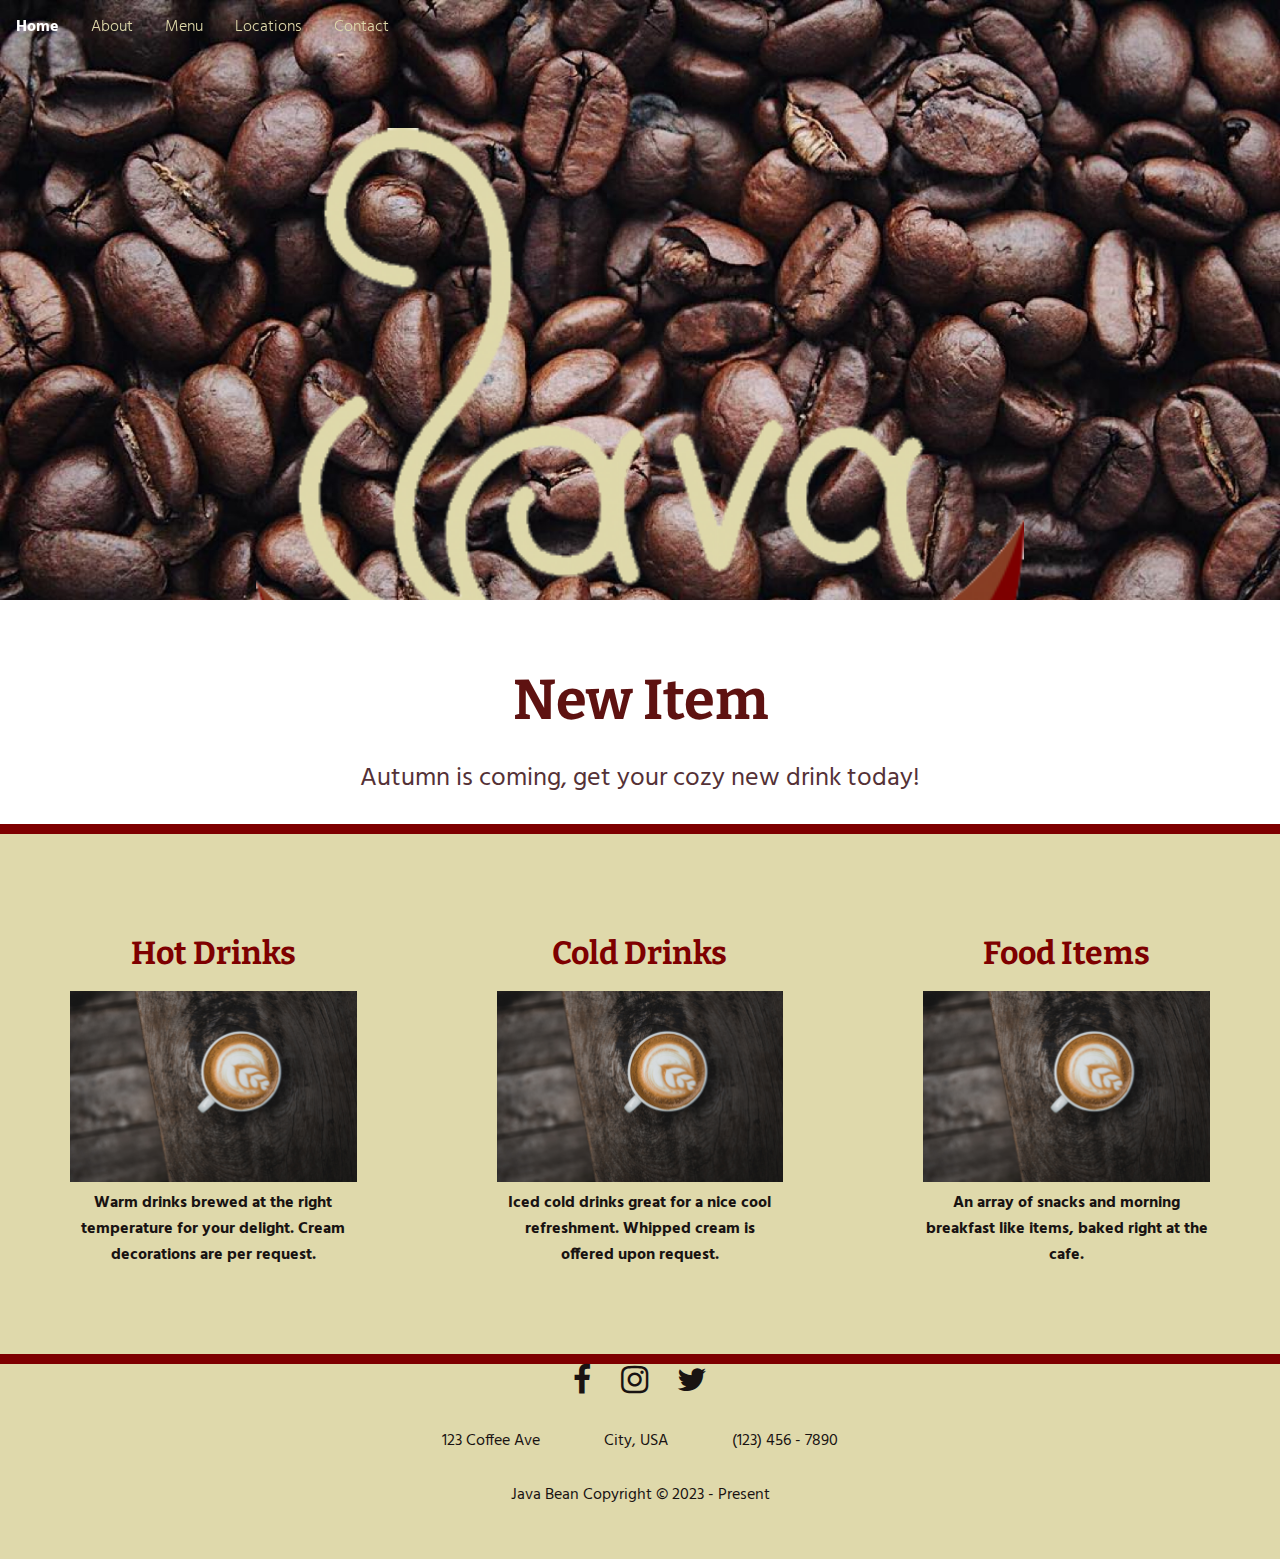
==== index.html @ 875406c2 "edits" ====
<!DOCTYPE html>
<html lang="en">
    <head>
        <title>Java Bean</title>

        <meta charset="UTF-8">
        <meta name="description" content="GRA 451">
        <meta name="keywords" content="Java Bean, coffee, food, home">
        <meta name="author" content="Shaina Le">
        <meta name="viewport" content="width=device-width, initial-scale=1.0">

        <link rel="stylesheet" type="text/css" href="css/stylesheet.css">
        <script src="js/frontpage.js"></script>
        <link rel="stylesheet" href="https://cdnjs.cloudflare.com/ajax/libs/font-awesome/4.7.0/css/font-awesome.min.css">

        <!-- Fonts -->
        <link rel="preconnect" href="https://fonts.googleapis.com">
        <link rel="preconnect" href="https://fonts.gstatic.com" crossorigin>
        <link href="https://fonts.googleapis.com/css2?family=Hind:wght@300;400&display=swap" rel="stylesheet">
        <link rel="preconnect" href="https://fonts.googleapis.com">
        <link rel="preconnect" href="https://fonts.gstatic.com" crossorigin>
        <link href="https://fonts.googleapis.com/css2?family=Bitter:wght@700&family=Hind:wght@300;400&display=swap" rel="stylesheet">


    </head>

    <body>

    <div class="navbar">
      <ul>
        <li><a href="index.html">Home</a></li>
        <li><a href="about.html">About</a></li>
        <li><a href="menu.html">Menu</a></li>
        <li><a href="locations.html">Locations</a></li>
        <li><a href="contact.html">Contact</a></li>
      </ul>
    </div>

    <!--header-->

        <header class="header-paralax">
          <div class="logomain"><a href="index.html"><img src="images/logo.png" width="400px" title="Logo" alt="Logo of the Java Beans restaurant. Behind the header is an image many coffee beans."></a></div> 
          <br>
          <p style="text-align:center; color:#DFD9AB;">Atmosphere. Company. Coffee.</p>
          </header>

    <!--buttons-->

          <main>
            <div class="container">    
              <h1>New Item</h1>
              <br>
              <p style="text-align:center;">Autumn is coming, get your cozy new drink today!</p>
        
      
              
            </div>

            <div class="row">
              <div class="column" style="background-color: #DFD9AB; border-bottom: 10px solid #7E0000;">
                <p style="font-size: 2em;"><a href="/">Hot Drinks</a></p>
                <br>
                <ul style="font-size: 2em;">
                  <img src="/images/hot.jpg" width="100%">
                  <br>
                  <p style="font-family: 'Hind'; font-size: 0.5em;">Warm drinks brewed at the right temperature for your delight. Cream decorations are per request.</p>
                </ul>
              </div>
              <div class="column" style="background-color: #DFD9AB; border-bottom: 10px solid #7E0000;">
                <p style="font-size: 2em;"><a href="/">Cold Drinks</a></p>
                <br>
                <ul style="font-size: 2em;">
                  <img src="/images/hot.jpg" width="100%">
                  <br>
                  <p style="font-family: 'Hind'; font-size: 0.5em;">Iced cold drinks great for a nice cool refreshment. Whipped cream is offered upon request.</p>
                </ul>
              </div>
              <div class="column" style="background-color: #DFD9AB; border-bottom: 10px solid #7E0000;">
                <p style="font-size: 2em;"><a href="/">Food Items</a></p>
                <br>
                <ul style="font-size: 2em;">
                  <img src="/images/hot.jpg" width="100%">
                  <br>
                  <p style="font-family: 'Hind'; font-size: 0.5em;">An array of snacks and morning breakfast like items, baked right at the cafe.</p>
                </ul>
              </div>

            <footer>
              <div class="footer">
              <div class="frow">
              <a href="https://www.facebook.com/"><i class="fa fa-facebook"></i></a>
              <a href="https://instagram.com/"><i class="fa fa-instagram"></i></a>
              <a href="https://twitter.com/"><i class="fa fa-twitter"></i></a>
              </div>
              
              <div class="frow">
                <ul>
                  <li>123 Coffee Ave</li>
                  <li>City, USA</li>
                  <li>(123) 456 - 7890</li>
                </ul>
              </div>
              
                <div class="frow">
                Java Bean Copyright © 2023 - Present
                </div>
              </div>
            </footer>

          </main>

    </body>
</html>
---- css/stylesheet.css ----
* {
  box-sizing: border-box;
  padding: 0;
  margin: 0;
}

/* Media Query for Mobile Devices */
@media (max-width: 480px) {
  body {
    background-color: #DFD9AB;
  }
}

/* Media Query for low resolution  Tablets, Ipads */
@media (min-width: 481px) and (max-width: 767px) {
  body {
    background-color: #DFD9AB;
  }
}

/* Media Query for Tablets Ipads portrait mode */
@media (min-width: 768px) and (max-width: 1024px){
  body {
    background-color: #DFD9AB;
  }
}

/* Media Query for Laptops and Desktops */
@media (min-width: 1025px) and (max-width: 1280px){
  body {
    background-color: #DFD9AB;
  }
}

/* Media Query for Large screens */
@media (min-width: 1281px) {
  body {
    background-color: #DFD9AB;
  }
}

h1 {
  font-family: 'Bitter', sans-serif;
  font-size: 3em;
  color: #5e1211;
  text-align: center;
  }

  body, html {
  height: 100%;
  background-color: #DFD9AB;
  font-family: 'Hind', sans-serif;
  }

/*@font-face {
    font-family: Bitter Bold;
    src: url(Bitter-VariableFont_wght.ttf);
    font-family: Hind;
    src: url(Hind-Regular.ttf);
  }*/

  /* header */

  .logomain img {
    display: block;
    width: 60%;
    margin-left: auto;
    margin-right: auto;
    margin-top: 5%;
  }

.logo img {
    display: block;
    width: 30%;
    margin-left: auto;
    margin-right: auto;
    margin-top: 5%;
  }
  
  .header-paralax {
    background-image: url('/images/beans.jpg');
    background-repeat: no-repeat;
    background-size: cover;
    width: 100%;
    position: fixed;
    height: 600px;
  }

  .header-paralax-small-contact {
    background-image: url('/images/beans.jpg');
    background-repeat: no-repeat;
    background-size: cover;
    width: 100%;
    position: fixed;
    height: 350px;
    margin-top: -5%;
  }

  .header-paralax-small-about {
    background-image: url('/images/beans.jpg');
    background-repeat: no-repeat;
    background-size: cover;
    width: 100%;
    position: fixed;
    height: 350px;
    margin-top: -5%;
  }

  .header-paralax-small-menu {
    background-image: url('/images/beans.jpg');
    background-repeat: no-repeat;
    background-size: cover;
    width: 100%;
    position: fixed;
    height: 350px;
    margin-top: -5%;
  }

  .logo {
    margin-top: 10%;
}

.logomain {
  animation: fadeIn 5s;
  margin-top: 10%;
}

@keyframes fadeIn {
    0% { opacity: 0; }
    100% { opacity: 1; }
  }
  
  .header-paralax h1 {
    text-align: center;
    color: #fff;
    text-shadow: 2px 3px 1px #111111;
    font-family: 'Hind', serif;
    font-weight: 900;
    letter-spacing: 0.16em;
    font-size: 6em;
    padding: 210px 0;
  }
  
    /* main */
  
  main {
    background: #fff;
    position: relative;
    top: 600px;
    font-family: 'Hind', sans-serif;
    color: #111111;
    overflow: hidden;
  }

  .subpage {
    background: #fff;
    position: relative;
    top: 250px;
    font-family: 'Hind', sans-serif;
    color: #111111;
    overflow: hidden;
  }
  
  .container {
    width:100%;
    padding: 0 26%;
    background-color: #fff;
  }
  
  .container h1 {
    padding: 1.2em 0 0 0;
    font-size: 3.5em;
    color: #5e1211;
  }
  .container h2 {
    padding:0 0 0.8em 0.4em;
    font-size:1.5em;
  }
  .container p {
    padding-bottom: 1em;
    font-size:1.6em;
    line-height: 1.5;
    color: #543136;
  }

    /* navigation */

  .navbar{
    position:fixed;
    overflow:hidden;
    width: 100%;
    z-index: 2;
    font-family: 'Hind', sans-serif;
    font-weight:lighter;
    font-size: 1em;
    }
    .navbar a{
        text-decoration:none;
        text-align: center;
        padding: 14px 16px;
        float: left;
        color: #DFD9AB;
    }
    .navbar a:hover{
        font-weight: bold;
        color: white;
    }

    ul {
      list-style-type: none;
      margin: 0;
    }
    

    .content
    {
        
        position:absolute;
        min-width:160px;
        z-index:1;
        box-shadow: 0px 1px 1px 1px black;
        margin-top:50px;
        display:none;
    
    }
    .content a{
        display:block;
        float:none;
        background-color:black;
        text-decoration:none;
        text-align:left;
        padding:14px 16px;
        
    }
    .dropdown:hover .content
    {
       display:block;
    }

    /* 3 boxes */  

    .column {
      float: left;
      width: 33.33%;
      margin-top: 40px;
      padding: 10px;
      height: 500px;
      font-family: 'Bitter', sans-serif;
      font-weight:bold;
      color: #191312;
      text-align: center;
      padding: 70px;
    }
  
    .column li{
      color: #191312;
      text-align: left;
      line-height: 2em;
    }

    .column a {
      color: #7E0000;
      text-decoration: none;
    }

    .column a:hover {
      color: white;
    }
    
    .row:after {
      content: "";
      display: table;
      clear: both;
    }

    .column2 {
      float: left;
      width: 50%;
      margin-top: 40px;
      padding: 10px;
      height: 600px;
      font-family: 'Bitter', sans-serif;
      font-weight:bold;
      color: white;
      text-align: center;
      padding: 70px;
    }
  
    .column2 li{
      color: white;
      text-align: left;
      line-height: 2em;
    }
    
    .row2:after {
      content: "";
      display: table;
      clear: both;
    }

@media screen and (max-width: 600px) {
  .column {
    width: 100%;
  }
}

  /* subpage mains */

.normal-container{
  background-color: #DFD9AB;
  border-top: 4px solid xwhite;
  padding:30px 40px;
  font-family: 'Bitter', sans-serif;
  margin: auto;
  margin-bottom: 100px;
  position: relative;
  z-index: 1;
  }

  
 .normal-container .inside-normal{
  width:100%;
  margin:1% 0%;
  padding:0.6% 0%;
  color:white;
  font-size:1em;
  border: 2px solid #ffffff;
  z-index: 2;
  }
  
  .normal-container .inside-normal a{
  text-decoration:none;
  color:white;
  transition:0.5s;
  }
  
  .normal-container .inside-normal a:hover{
  color:#fff;
  }
  
 .normal-container .inside-normal ul{
  width:100%;
  }
  
  .normal-container .inside-normal ul li{
  display:inline-block;
  margin:0px 30px;
  }
  
  .normal-container .inside-normal a i{
  font-size:2em;
  margin:0% 1%;
  }

    /* menu */

  .menu-body {
    max-width: 680px;
    margin: 0 auto;
    display: block;
    color: #5e1211;
  }
  
  .menu-section {
    margin-bottom: 80px;
  }
  
  .menu-section-title {
    display: block;
    font-weight:normal;
    margin: 20px 0; 
    text-align: Center;
  }
  
  .menu-item {
    margin: 35px 0;
    font-size: 18px;
  }
  
  .menu-item-name{
    font-family: 'Hind';
    font-weight: bold;
    border-bottom: 2px dotted #ffffff;
  }
  
  .menu-item-description {
    font-style: italic;
    font-size: .9em;
    line-height: 1.5em;
    font-family: 'Hind';
  }
  
  .menu-item-price{
    float: right;
    font-weight: bold;
    font-family: 'Hind';
    margin-top: -22px;
  }
  
/* socials */

.socials{
  font-family: 'Hind', sans-serif;
  text-align:left;
  }
  
  .socials .socials-center{
  width:100%;
  margin:1% 0%;
  padding:0.6% 0%;
  color:white;
  font-size:1em;
  }
  
  .socials .socials-center a{
  text-decoration:none;
  color:white;
  transition:0.5s;
  }
  
  .socials .socials-center a:hover{
  color:#fff;
  }
  
  .socials .socials-center ul{
  width:100%;
  }
  
  .socials .socials-center ul li{
  display:inline-block;
  margin:0px 30px;
  }
  
  .socials .socials-center a i{
  font-size:2em;
  margin:0% 1%;
  }

  /* footer */

.footer{
  border-top: 10px solid #7E0000;
  background:#DFD9AB;
  padding:30px 0px;
  font-family: 'Hind', sans-serif;
  text-align:center;
  }
  
  .footer .frow{
  width:100%;
  margin:1% 0%;
  padding:0.6% 0%;
  color:#191312;
  font-size:1em;
  }
  
  .footer .frow a{
  text-decoration:none;
  color:#191312;
  transition:0.5s;
  }
  
  .footer .frow a:hover{
    color:#191312;
  }
  
  .footer .frow ul{
  width:100%;
  }
  
  .footer .frow ul li{
  display:inline-block;
  margin:0px 30px;
  }
  
  .footer .frow a i{
  font-size:2em;
  margin:0% 1%;
  }
  
  @media (max-width:720px){
  .footer{
  text-align:left;
  padding:5%;
  }
  .footer .frow ul li{
  display:block;
  margin:10px 0px;
  text-align:left;
  }
  .footer .frow a i{
  margin:0% 3%;
  }
  }
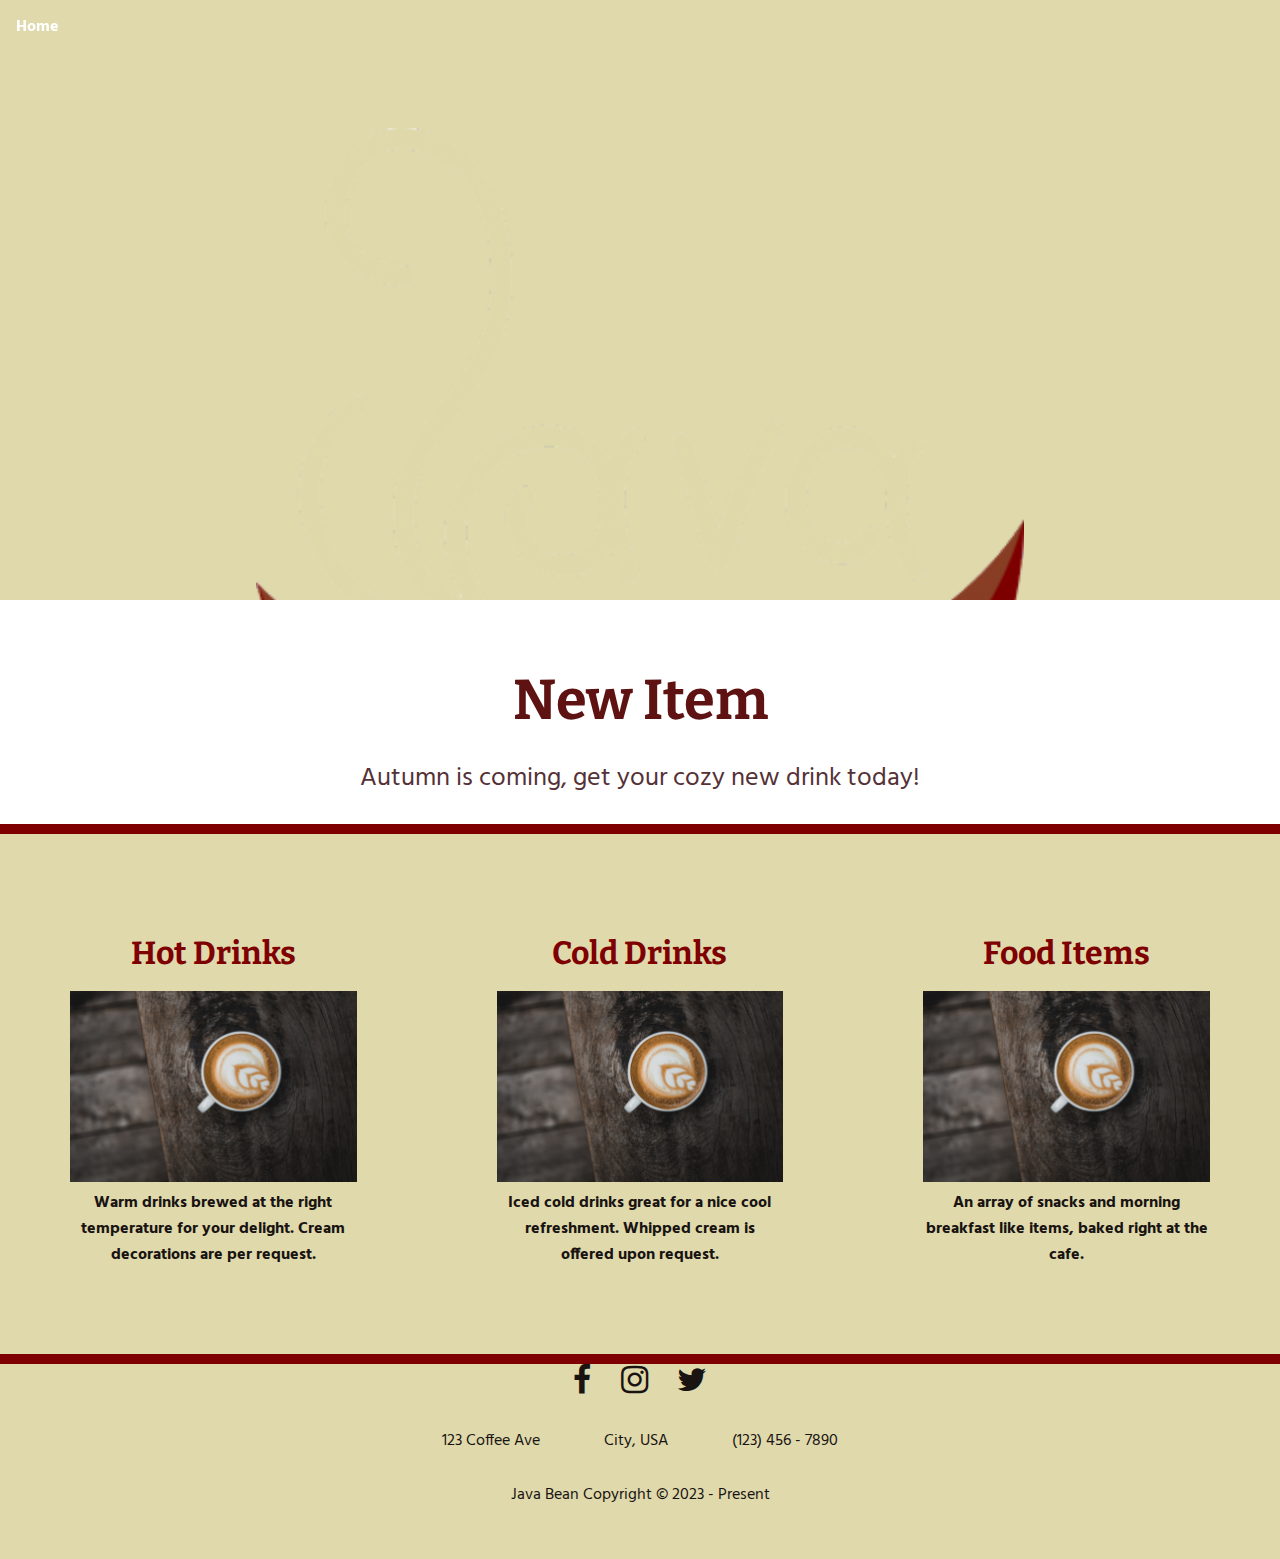
==== commit 9fb97c35: "images" ====
--- a/index.html
+++ b/index.html
@@ -10,7 +10,8 @@
         <meta name="viewport" content="width=device-width, initial-scale=1.0">
 
         <link rel="stylesheet" type="text/css" href="css/stylesheet.css">
-        <script src="js/frontpage.js"></script>
+        <script src="js/frontpage.js" type="text/javascript"></script>
+
         <link rel="stylesheet" href="https://cdnjs.cloudflare.com/ajax/libs/font-awesome/4.7.0/css/font-awesome.min.css">
 
         <!-- Fonts -->
@@ -61,7 +62,7 @@
                 <p style="font-size: 2em;"><a href="/">Hot Drinks</a></p>
                 <br>
                 <ul style="font-size: 2em;">
-                  <img src="/images/hot.jpg" width="100%">
+                  <img src="images/hot.jpg" width="100%">
                   <br>
                   <p style="font-family: 'Hind'; font-size: 0.5em;">Warm drinks brewed at the right temperature for your delight. Cream decorations are per request.</p>
                 </ul>
@@ -70,7 +71,7 @@
                 <p style="font-size: 2em;"><a href="/">Cold Drinks</a></p>
                 <br>
                 <ul style="font-size: 2em;">
-                  <img src="/images/hot.jpg" width="100%">
+                  <img src="images/hot.jpg" width="100%">
                   <br>
                   <p style="font-family: 'Hind'; font-size: 0.5em;">Iced cold drinks great for a nice cool refreshment. Whipped cream is offered upon request.</p>
                 </ul>
@@ -79,7 +80,7 @@
                 <p style="font-size: 2em;"><a href="/">Food Items</a></p>
                 <br>
                 <ul style="font-size: 2em;">
-                  <img src="/images/hot.jpg" width="100%">
+                  <img src="images/hot.jpg" width="100%">
                   <br>
                   <p style="font-family: 'Hind'; font-size: 0.5em;">An array of snacks and morning breakfast like items, baked right at the cafe.</p>
                 </ul>
--- a/css/stylesheet.css
+++ b/css/stylesheet.css
@@ -80,7 +80,7 @@
   }
   
   .header-paralax {
-    background-image: url('/images/beans.jpg');
+    background-image: url('images/beans.jpg');
     background-repeat: no-repeat;
     background-size: cover;
     width: 100%;
@@ -89,7 +89,7 @@
   }
 
   .header-paralax-small-contact {
-    background-image: url('/images/beans.jpg');
+    background-image: url('images/beans.jpg');
     background-repeat: no-repeat;
     background-size: cover;
     width: 100%;
@@ -99,7 +99,7 @@
   }
 
   .header-paralax-small-about {
-    background-image: url('/images/beans.jpg');
+    background-image: url('images/beans.jpg');
     background-repeat: no-repeat;
     background-size: cover;
     width: 100%;
@@ -109,7 +109,7 @@
   }
 
   .header-paralax-small-menu {
-    background-image: url('/images/beans.jpg');
+    background-image: url('images/beans.jpg');
     background-repeat: no-repeat;
     background-size: cover;
     width: 100%;
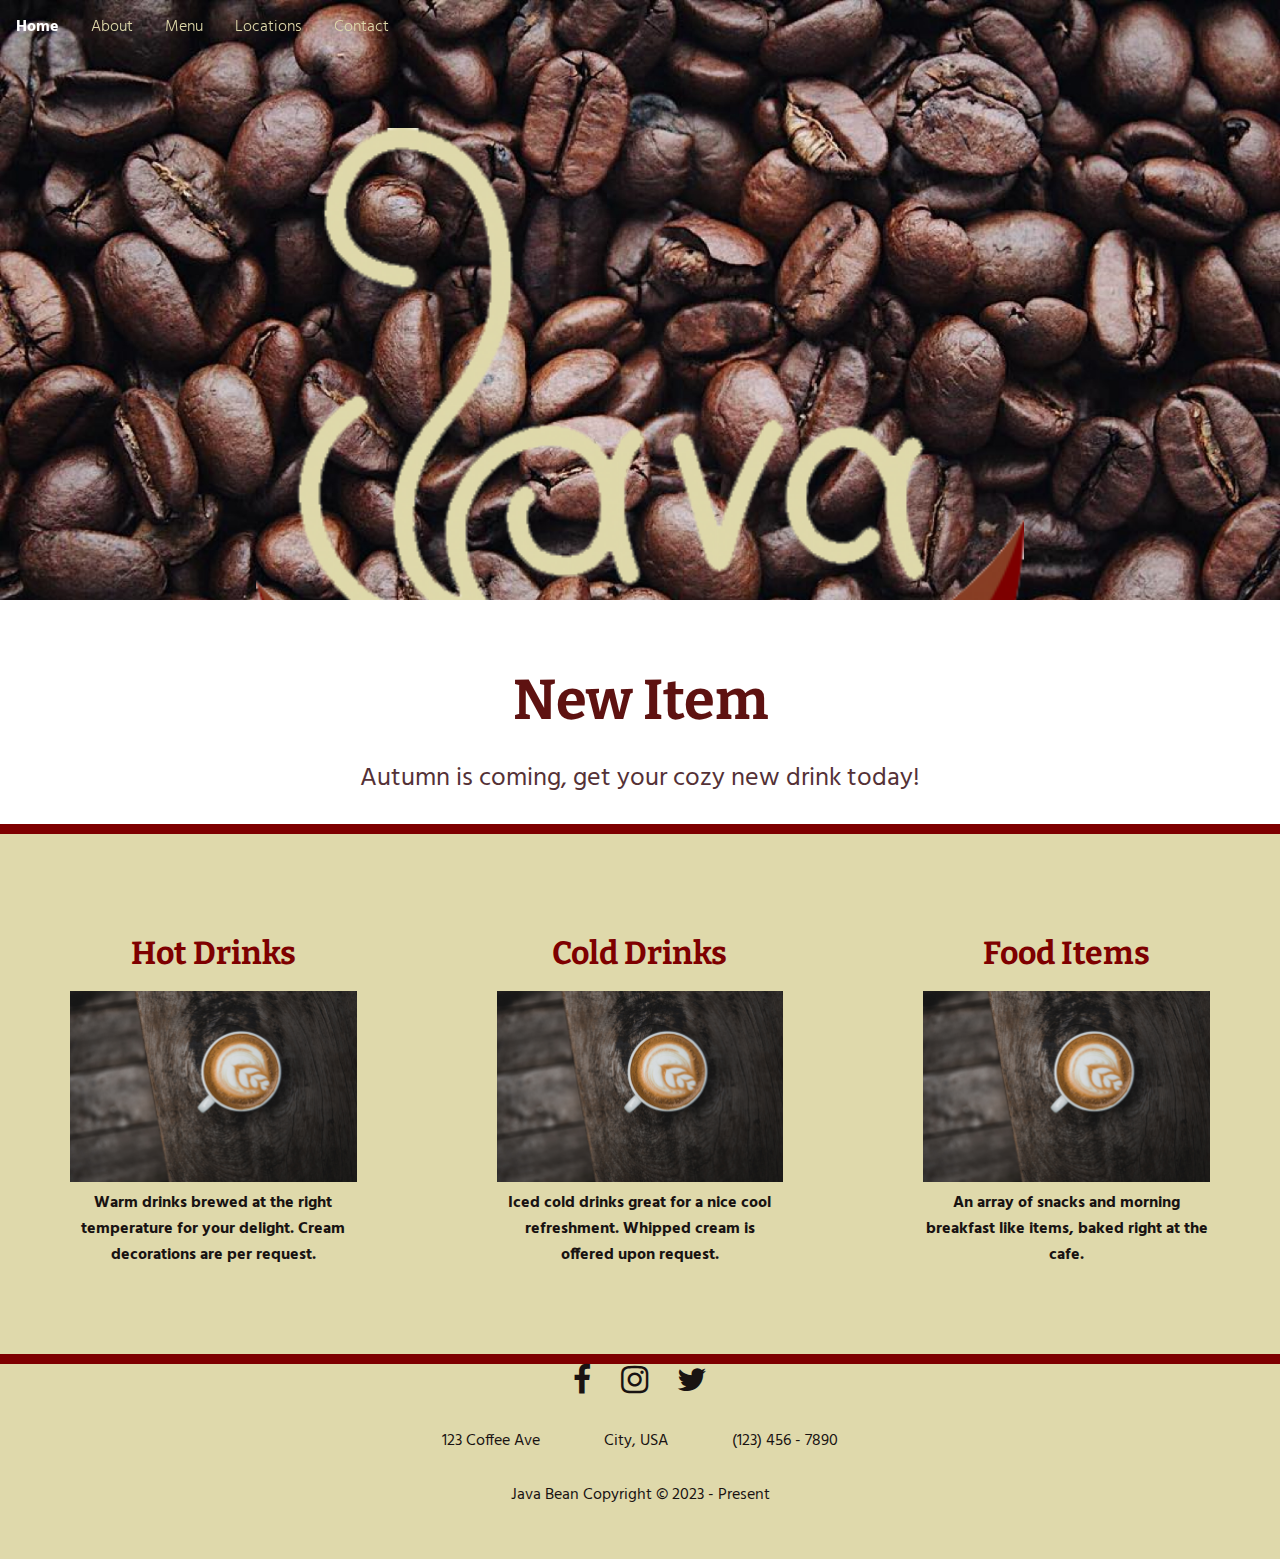
==== commit ec2504fd: "JS Fix" ====
--- a/index.html
+++ b/index.html
@@ -10,7 +10,7 @@
         <meta name="viewport" content="width=device-width, initial-scale=1.0">
 
         <link rel="stylesheet" type="text/css" href="css/stylesheet.css">
-        <script src="js/frontpage.js" type="text/javascript"></script>
+        <script src="js/frontpage.js"></script>
 
         <link rel="stylesheet" href="https://cdnjs.cloudflare.com/ajax/libs/font-awesome/4.7.0/css/font-awesome.min.css">
 
--- a/css/stylesheet.css
+++ b/css/stylesheet.css
@@ -80,7 +80,7 @@
   }
   
   .header-paralax {
-    background-image: url('images/beans.jpg');
+    background-image: url('/images/beans.jpg');
     background-repeat: no-repeat;
     background-size: cover;
     width: 100%;
@@ -89,7 +89,7 @@
   }
 
   .header-paralax-small-contact {
-    background-image: url('images/beans.jpg');
+    background-image: url('/images/beans.jpg');
     background-repeat: no-repeat;
     background-size: cover;
     width: 100%;
@@ -109,7 +109,7 @@
   }
 
   .header-paralax-small-menu {
-    background-image: url('images/beans.jpg');
+    background-image: url('/images/beans.jpg');
     background-repeat: no-repeat;
     background-size: cover;
     width: 100%;
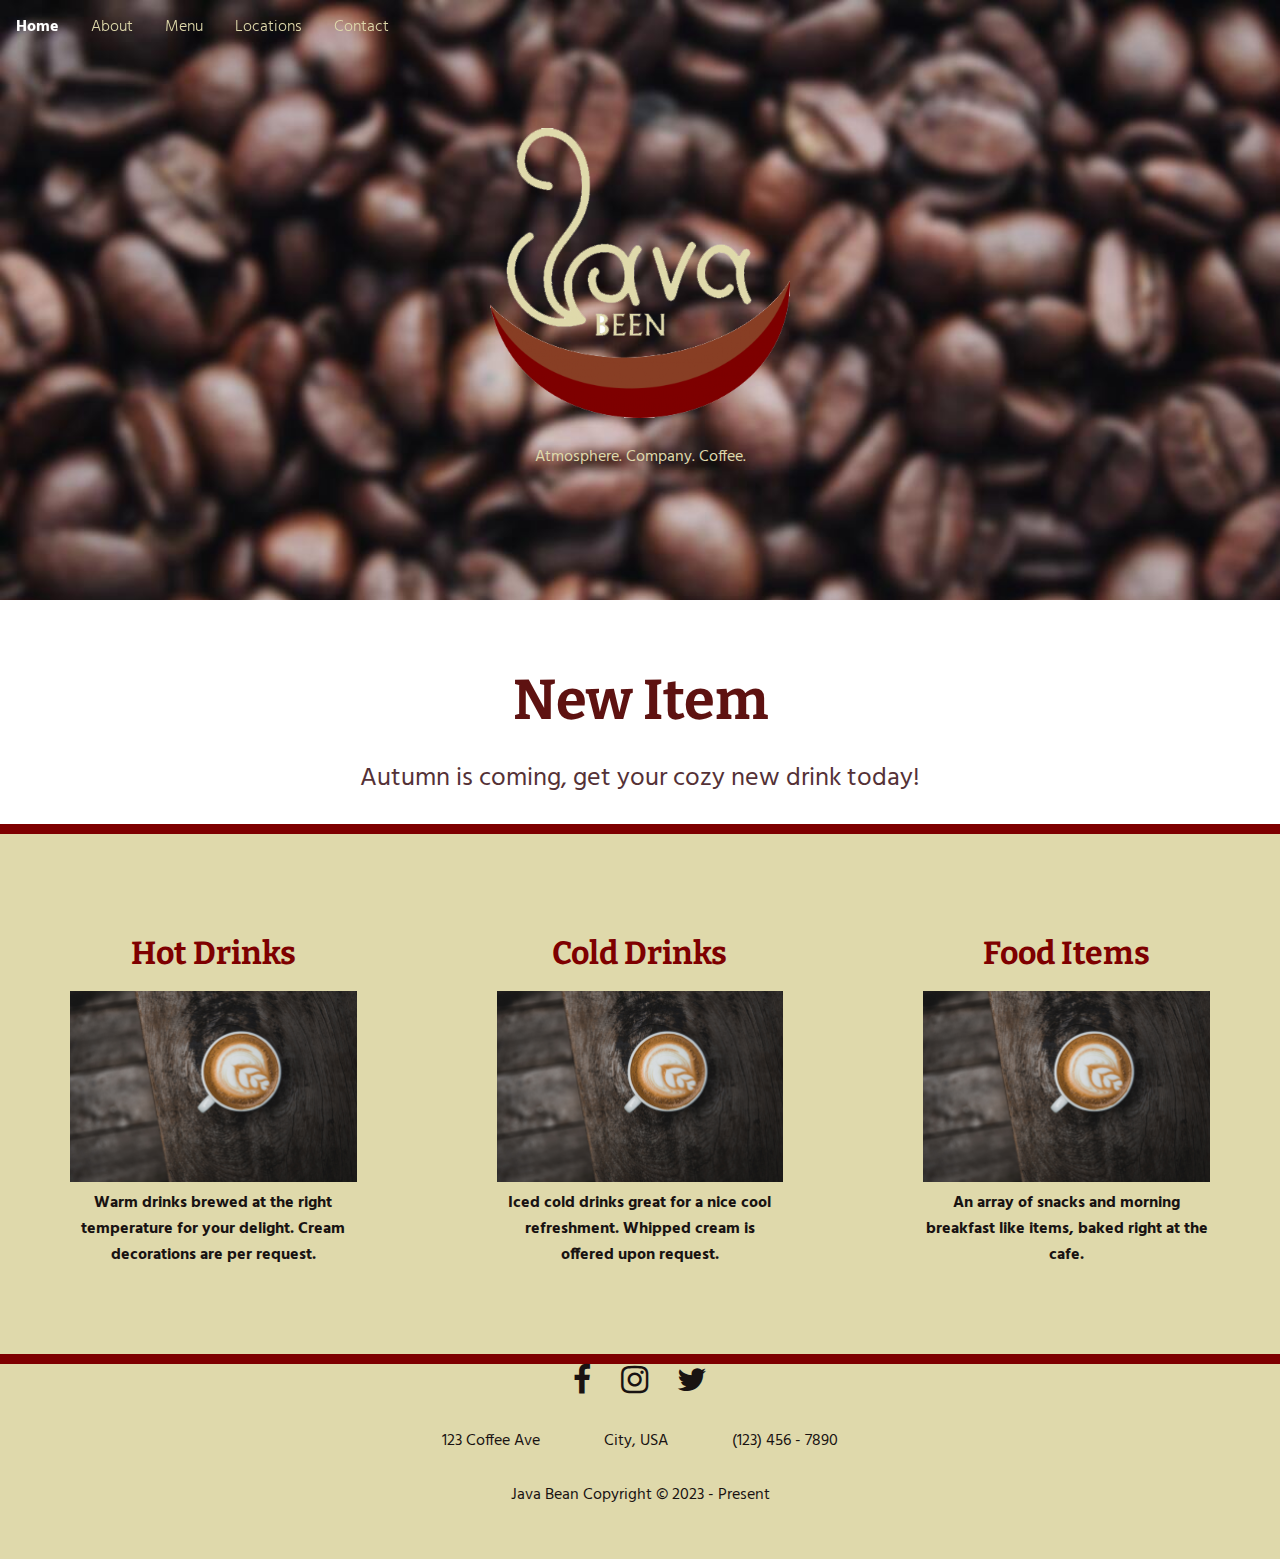
==== commit 86eaae44: "Fixes" ====
--- a/index.html
+++ b/index.html
@@ -40,7 +40,7 @@
     <!--header-->
 
         <header class="header-paralax">
-          <div class="logomain"><a href="index.html"><img src="images/logo.png" width="400px" title="Logo" alt="Logo of the Java Beans restaurant. Behind the header is an image many coffee beans."></a></div> 
+          <div class="logomain"><a href="index.html"><img src="images/logo.png" title="Logo" alt="Logo of the Java Beans restaurant. Behind the header is an image many coffee beans."></a></div> 
           <br>
           <p style="text-align:center; color:#DFD9AB;">Atmosphere. Company. Coffee.</p>
           </header>
--- a/css/stylesheet.css
+++ b/css/stylesheet.css
@@ -65,7 +65,6 @@
 
   .logomain img {
     display: block;
-    width: 60%;
     margin-left: auto;
     margin-right: auto;
     margin-top: 5%;
@@ -80,7 +79,7 @@
   }
   
   .header-paralax {
-    background-image: url('/images/beans.jpg');
+    background-image: url('/images/beansblur.jpg');
     background-repeat: no-repeat;
     background-size: cover;
     width: 100%;
@@ -89,7 +88,7 @@
   }
 
   .header-paralax-small-contact {
-    background-image: url('/images/beans.jpg');
+    background-image: url('/images/beansblur.jpg');
     background-repeat: no-repeat;
     background-size: cover;
     width: 100%;
@@ -99,7 +98,7 @@
   }
 
   .header-paralax-small-about {
-    background-image: url('images/beans.jpg');
+    background-image: url('images/beansblur.jpg');
     background-repeat: no-repeat;
     background-size: cover;
     width: 100%;
@@ -109,7 +108,17 @@
   }
 
   .header-paralax-small-menu {
-    background-image: url('/images/beans.jpg');
+    background-image: url('/images/beansblur.jpg');
+    background-repeat: no-repeat;
+    background-size: cover;
+    width: 100%;
+    position: fixed;
+    height: 350px;
+    margin-top: -5%;
+  }
+  
+  .header-paralax-small-location {
+    background-image: url('/images/beansblur.jpg');
     background-repeat: no-repeat;
     background-size: cover;
     width: 100%;
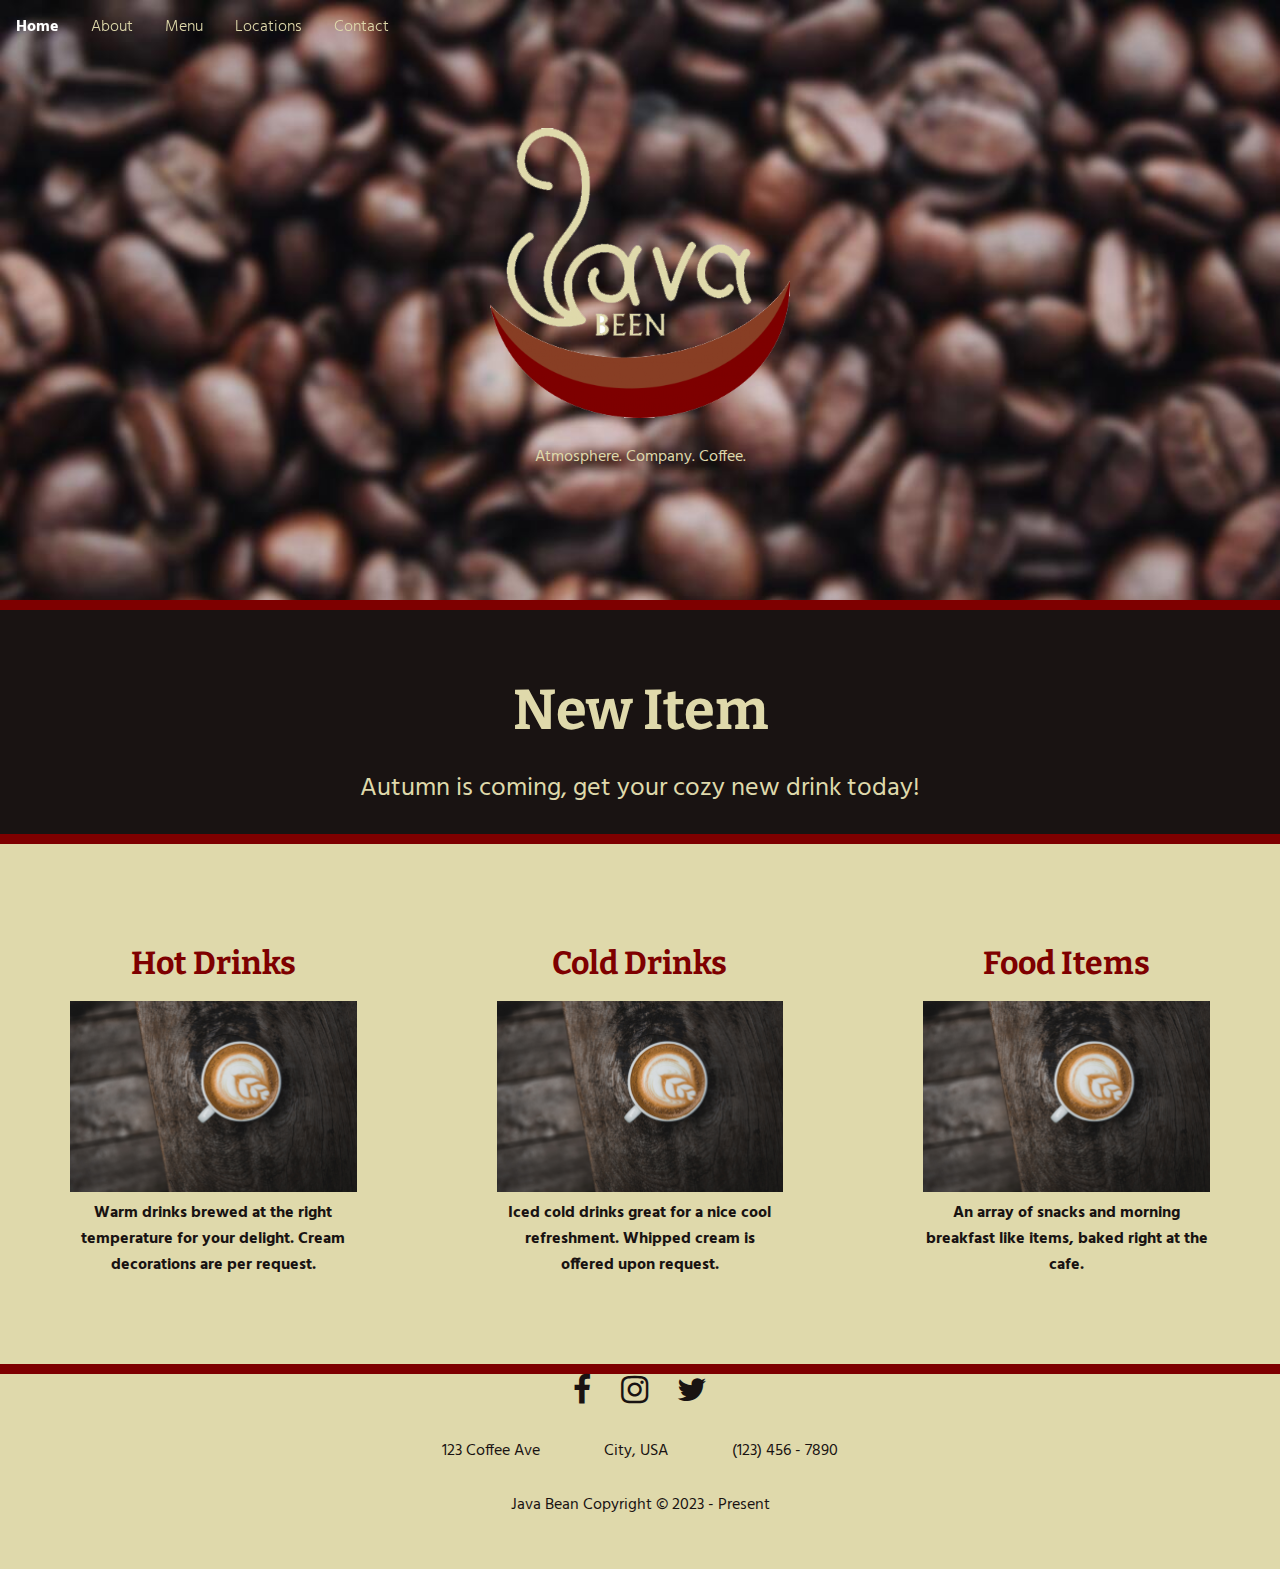
==== commit 7e238a82: "Menu" ====
--- a/index.html
+++ b/index.html
@@ -11,6 +11,7 @@
 
         <link rel="stylesheet" type="text/css" href="css/stylesheet.css">
         <script src="js/frontpage.js"></script>
+        <script src="js/menu.js/"></script>
 
         <link rel="stylesheet" href="https://cdnjs.cloudflare.com/ajax/libs/font-awesome/4.7.0/css/font-awesome.min.css">
 
@@ -28,6 +29,7 @@
     <body>
 
     <div class="navbar">
+      <div id="myLinks">
       <ul>
         <li><a href="index.html">Home</a></li>
         <li><a href="about.html">About</a></li>
@@ -35,7 +37,15 @@
         <li><a href="locations.html">Locations</a></li>
         <li><a href="contact.html">Contact</a></li>
       </ul>
+      </div>
+      <div class="bars">
+        <a href="javascript:void(0);" class="icon" onclick="myMenu()">
+        <i class="fa fa-bars"></i>
+        </div>
+      </a>
     </div>
+
+    
 
     <!--header-->
 
@@ -48,7 +58,7 @@
     <!--buttons-->
 
           <main>
-            <div class="container">    
+            <div class="darkcontainer" style="border-top: 10px solid #7E0000;"">    
               <h1>New Item</h1>
               <br>
               <p style="text-align:center;">Autumn is coming, get your cozy new drink today!</p>
--- a/css/stylesheet.css
+++ b/css/stylesheet.css
@@ -11,6 +11,47 @@
   body {
     background-color: #DFD9AB;
   }
+  /* Style the navigation menu */
+  .navbar {
+    overflow: hidden;
+    background-color: #7E0000;
+    position: relative;
+  }
+
+  /* Hide the links inside the navigation menu (except for logo/home) */
+  .navbar #myLinks {
+    display: none;
+  }
+
+  /* Style navigation menu links */
+  .navbar a {
+    color: #DFD9AB;
+    padding: 14px 16px;
+    text-decoration: none;
+    font-size: 17px;
+    display: block;
+  }
+
+  /* Style the hamburger menu */
+  .navbar a.icon {
+    background: #7E0000;
+    display: block;
+    position: absolute;
+    right: 0;
+    top: 0;
+  }
+
+  /* Add a grey background color on mouse-over */
+  .navbar a:hover {
+    background-color: #7E0000;
+    color: black;
+  }
+
+  /* Style the active link (or home/logo) */
+  .active {
+    background-color: #191312;
+    color: #DFD9AB;
+  }
 }
 
 /* Media Query for low resolution  Tablets, Ipads */
@@ -18,6 +59,47 @@
   body {
     background-color: #DFD9AB;
   }
+  /* Style the navigation menu */
+  .navbar {
+    overflow: hidden;
+    background-color: #7E0000;
+    position: relative;
+  }
+
+  /* Hide the links inside the navigation menu (except for logo/home) */
+  .navbar #myLinks {
+    display: none;
+  }
+
+  /* Style navigation menu links */
+  .navbar a {
+    color: #DFD9AB;
+    padding: 14px 16px;
+    text-decoration: none;
+    font-size: 17px;
+    display: block;
+  }
+
+  /* Style the hamburger menu */
+  .navbar a.icon {
+    background: #7E0000;
+    display: block;
+    position: absolute;
+    right: 0;
+    top: 0;
+  }
+
+  /* Add a grey background color on mouse-over */
+  .navbar a:hover {
+    background-color: #7E0000;
+    color: black;
+  }
+
+  /* Style the active link (or home/logo) */
+  .active {
+    background-color: #191312;
+    color: #DFD9AB;
+  }
 }
 
 /* Media Query for Tablets Ipads portrait mode */
@@ -25,6 +107,50 @@
   body {
     background-color: #DFD9AB;
   }
+  .bars {
+    display: flex;
+  }
+  /* Style the navigation menu */
+  .navbar {
+    overflow: hidden;
+    background-color: #7E0000;
+    position: relative;
+  }
+
+  /* Hide the links inside the navigation menu (except for logo/home) */
+  .navbar #myLinks {
+    display: none;
+  }
+
+  /* Style navigation menu links */
+  .navbar a {
+    color: #DFD9AB;
+    padding: 14px 16px;
+    text-decoration: none;
+    font-size: 17px;
+    display: block;
+  }
+
+  /* Style the hamburger menu */
+  .navbar a.icon {
+    background: #7E0000;
+    display: block;
+    position: absolute;
+    right: 0;
+    top: 0;
+  }
+
+  /* Add a grey background color on mouse-over */
+  .navbar a:hover {
+    background-color: #7E0000;
+    color: black;
+  }
+
+  /* Style the active link (or home/logo) */
+  .active {
+    background-color: #191312;
+    color: #DFD9AB;
+  }
 }
 
 /* Media Query for Laptops and Desktops */
@@ -39,6 +165,10 @@
   body {
     background-color: #DFD9AB;
   }
+}
+
+.bars {
+  display: none;
 }
 
 h1 {
@@ -93,7 +223,7 @@
     background-size: cover;
     width: 100%;
     position: fixed;
-    height: 350px;
+    height: 130px;
     margin-top: -5%;
   }
 
@@ -103,7 +233,7 @@
     background-size: cover;
     width: 100%;
     position: fixed;
-    height: 350px;
+    height: 130px;
     margin-top: -5%;
   }
 
@@ -113,7 +243,7 @@
     background-size: cover;
     width: 100%;
     position: fixed;
-    height: 350px;
+    height: 130px;
     margin-top: -5%;
   }
   
@@ -123,7 +253,7 @@
     background-size: cover;
     width: 100%;
     position: fixed;
-    height: 350px;
+    height: 130px;
     margin-top: -5%;
   }
 
@@ -164,9 +294,9 @@
   }
 
   .subpage {
-    background: #fff;
+    background: #DFD9AB;
     position: relative;
-    top: 250px;
+    top: 100px;
     font-family: 'Hind', sans-serif;
     color: #111111;
     overflow: hidden;
@@ -175,7 +305,7 @@
   .container {
     width:100%;
     padding: 0 26%;
-    background-color: #fff;
+    background-color: #DFD9AB;
   }
   
   .container h1 {
@@ -192,6 +322,28 @@
     font-size:1.6em;
     line-height: 1.5;
     color: #543136;
+  }
+
+  .darkcontainer {
+    width:100%;
+    padding: 0 26%;
+    background-color: #191312;
+  }
+  
+  .darkcontainer h1 {
+    padding: 1.2em 0 0 0;
+    font-size: 3.5em;
+    color: #DFD9AB;
+  }
+  .contaidarkcontainerner h2 {
+    padding:0 0 0.8em 0.4em;
+    font-size:1.5em;
+  }
+  .darkcontainer p {
+    padding-bottom: 1em;
+    font-size:1.6em;
+    line-height: 1.5;
+    color: #DFD9AB;
   }
 
     /* navigation */
@@ -318,7 +470,7 @@
   /* subpage mains */
 
 .normal-container{
-  background-color: #DFD9AB;
+  background-color: #191312;
   border-top: 4px solid xwhite;
   padding:30px 40px;
   font-family: 'Bitter', sans-serif;
@@ -333,9 +485,8 @@
   width:100%;
   margin:1% 0%;
   padding:0.6% 0%;
-  color:white;
   font-size:1em;
-  border: 2px solid #ffffff;
+  border: 2px solid #883E24;
   z-index: 2;
   }
   
@@ -369,7 +520,7 @@
     max-width: 680px;
     margin: 0 auto;
     display: block;
-    color: #5e1211;
+    color: #DFD9AB;
   }
   
   .menu-section {
@@ -391,7 +542,8 @@
   .menu-item-name{
     font-family: 'Hind';
     font-weight: bold;
-    border-bottom: 2px dotted #ffffff;
+    border-bottom: 2px dotted #883E24;
+    padding-left: 5%;
   }
   
   .menu-item-description {
@@ -399,6 +551,7 @@
     font-size: .9em;
     line-height: 1.5em;
     font-family: 'Hind';
+    padding-left: 5%;
   }
   
   .menu-item-price{
@@ -406,6 +559,7 @@
     font-weight: bold;
     font-family: 'Hind';
     margin-top: -22px;
+    padding-right: 5%;
   }
   
 /* socials */
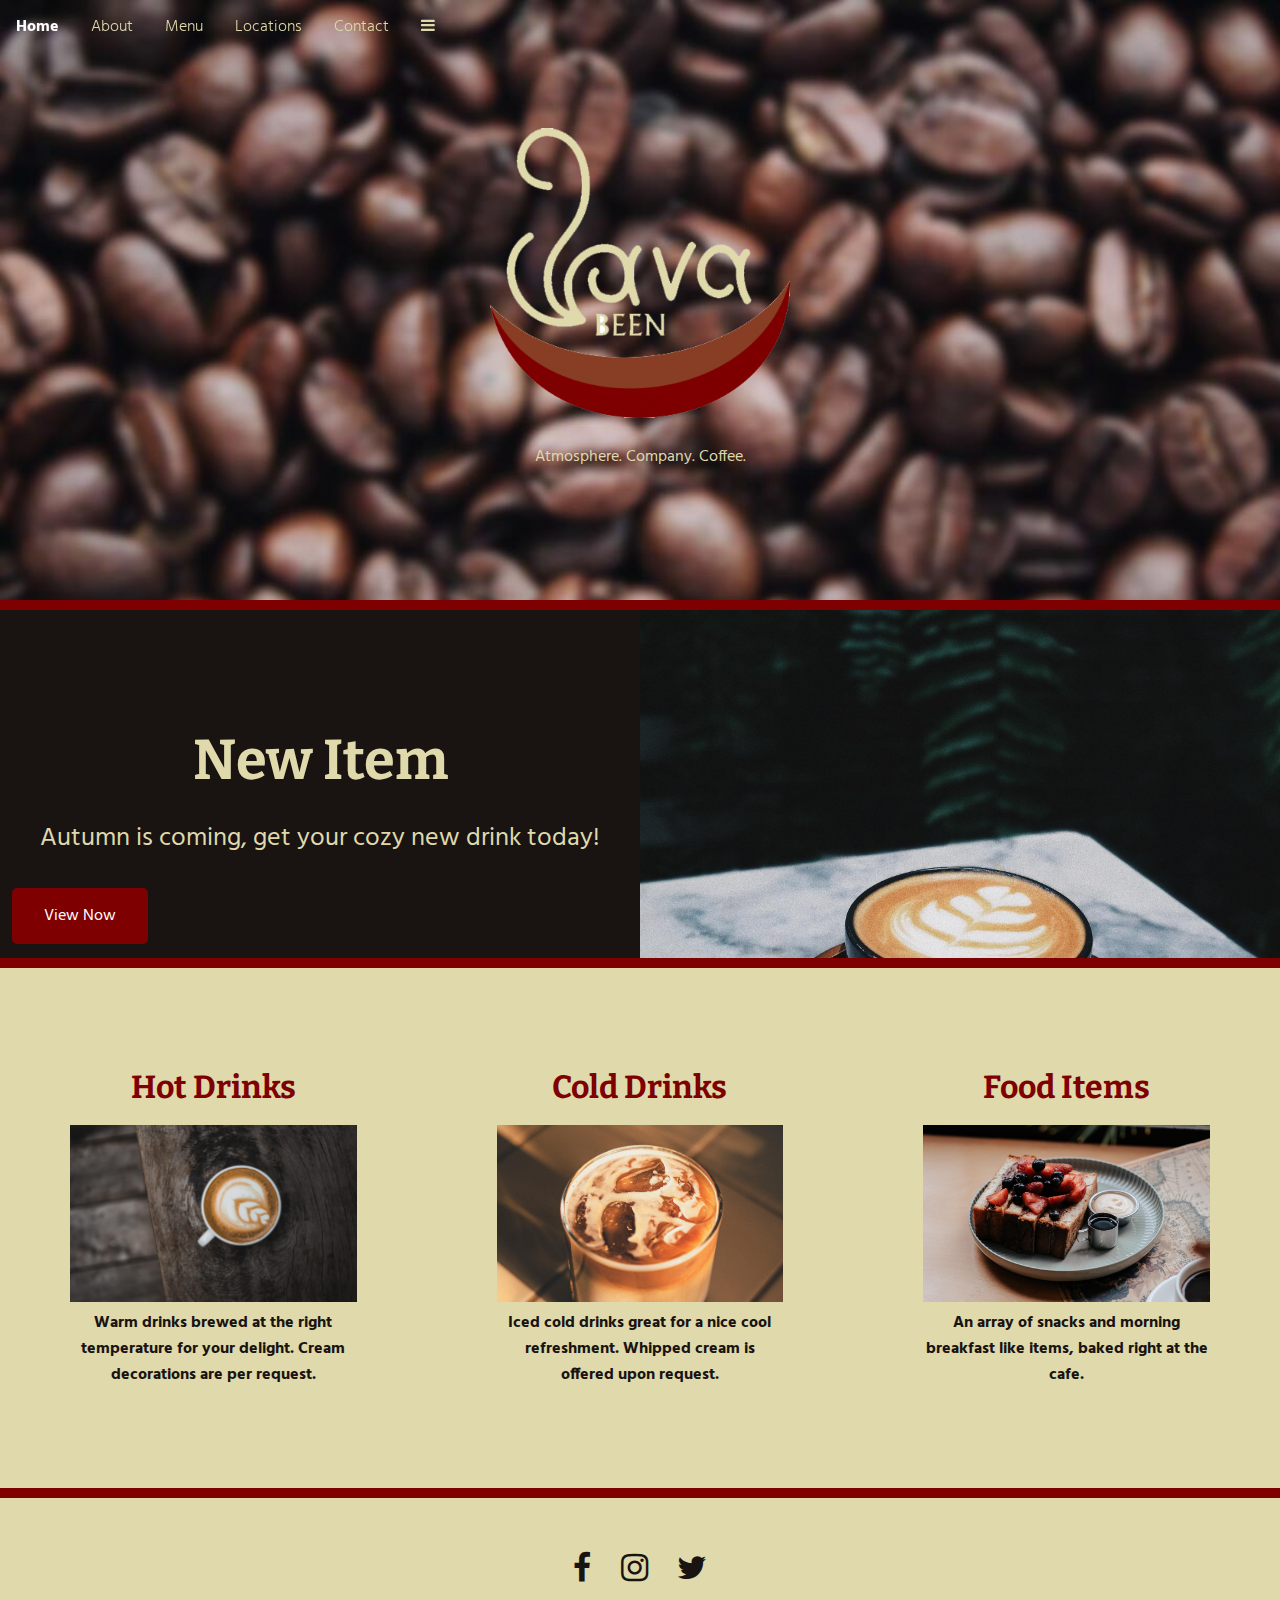
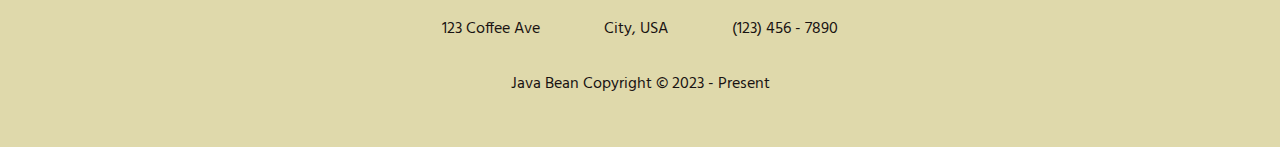
==== commit 08aad7e7: "Pages" ====
--- a/index.html
+++ b/index.html
@@ -58,39 +58,41 @@
     <!--buttons-->
 
           <main>
-            <div class="darkcontainer" style="border-top: 10px solid #7E0000;"">    
-              <h1>New Item</h1>
-              <br>
-              <p style="text-align:center;">Autumn is coming, get your cozy new drink today!</p>
-        
-      
-              
+            <div class="darkcontainer" style="border-top: 10px solid #7E0000;">
+              <div class="rowimage"> 
+                <div class="columntext">
+                  <h1>New Item</h1>
+                  <br>
+                  <p style="text-align:center;">Autumn is coming, get your cozy new drink today!</p>
+                    <a href="menu.html" class="button">View Now</a>
+                </div>
+              </div>   
             </div>
 
             <div class="row">
               <div class="column" style="background-color: #DFD9AB; border-bottom: 10px solid #7E0000;">
-                <p style="font-size: 2em;"><a href="/">Hot Drinks</a></p>
+                <p style="font-size: 2em;"><a href="menu.html#hot">Hot Drinks</a></p>
                 <br>
                 <ul style="font-size: 2em;">
-                  <img src="images/hot.jpg" width="100%">
+                  <img src="images/hotcrop.jpg" width="100%">
                   <br>
                   <p style="font-family: 'Hind'; font-size: 0.5em;">Warm drinks brewed at the right temperature for your delight. Cream decorations are per request.</p>
                 </ul>
               </div>
               <div class="column" style="background-color: #DFD9AB; border-bottom: 10px solid #7E0000;">
-                <p style="font-size: 2em;"><a href="/">Cold Drinks</a></p>
+                <p style="font-size: 2em;"><a href="menu.html#cold">Cold Drinks</a></p>
                 <br>
                 <ul style="font-size: 2em;">
-                  <img src="images/hot.jpg" width="100%">
+                  <img src="images/coldcrop.jpg" width="100%">
                   <br>
                   <p style="font-family: 'Hind'; font-size: 0.5em;">Iced cold drinks great for a nice cool refreshment. Whipped cream is offered upon request.</p>
                 </ul>
               </div>
               <div class="column" style="background-color: #DFD9AB; border-bottom: 10px solid #7E0000;">
-                <p style="font-size: 2em;"><a href="/">Food Items</a></p>
+                <p style="font-size: 2em;"><a href="menu.html#food">Food Items</a></p>
                 <br>
                 <ul style="font-size: 2em;">
-                  <img src="images/hot.jpg" width="100%">
+                  <img src="images/fooditemscrop.jpg" width="100%">
                   <br>
                   <p style="font-family: 'Hind'; font-size: 0.5em;">An array of snacks and morning breakfast like items, baked right at the cafe.</p>
                 </ul>
@@ -98,6 +100,9 @@
 
             <footer>
               <div class="footer">
+                <div class="frow">
+                  <p style="color:#DFD9AB">secret 10% discout: CAFENOW10</p>
+                </div>
               <div class="frow">
               <a href="https://www.facebook.com/"><i class="fa fa-facebook"></i></a>
               <a href="https://instagram.com/"><i class="fa fa-instagram"></i></a>
--- a/css/stylesheet.css
+++ b/css/stylesheet.css
@@ -11,16 +11,29 @@
   body {
     background-color: #DFD9AB;
   }
+
+  .bars {
+    display: block;
+  }
+
+.navbar img {
+display: none;
+  }
+
+  .logomain img {
+    display: none;
+  }
+
   /* Style the navigation menu */
   .navbar {
     overflow: hidden;
     background-color: #7E0000;
     position: relative;
+    z-index: 1;
   }
 
   /* Hide the links inside the navigation menu (except for logo/home) */
   .navbar #myLinks {
-    display: none;
   }
 
   /* Style navigation menu links */
@@ -59,47 +72,10 @@
   body {
     background-color: #DFD9AB;
   }
-  /* Style the navigation menu */
-  .navbar {
-    overflow: hidden;
-    background-color: #7E0000;
-    position: relative;
-  }
-
-  /* Hide the links inside the navigation menu (except for logo/home) */
-  .navbar #myLinks {
+  .bars {
     display: none;
   }
 
-  /* Style navigation menu links */
-  .navbar a {
-    color: #DFD9AB;
-    padding: 14px 16px;
-    text-decoration: none;
-    font-size: 17px;
-    display: block;
-  }
-
-  /* Style the hamburger menu */
-  .navbar a.icon {
-    background: #7E0000;
-    display: block;
-    position: absolute;
-    right: 0;
-    top: 0;
-  }
-
-  /* Add a grey background color on mouse-over */
-  .navbar a:hover {
-    background-color: #7E0000;
-    color: black;
-  }
-
-  /* Style the active link (or home/logo) */
-  .active {
-    background-color: #191312;
-    color: #DFD9AB;
-  }
 }
 
 /* Media Query for Tablets Ipads portrait mode */
@@ -108,68 +84,12 @@
     background-color: #DFD9AB;
   }
   .bars {
-    display: flex;
+    display: none;
   }
   /* Style the navigation menu */
-  .navbar {
-    overflow: hidden;
-    background-color: #7E0000;
-    position: relative;
-  }
-
-  /* Hide the links inside the navigation menu (except for logo/home) */
-  .navbar #myLinks {
-    display: none;
-  }
-
-  /* Style navigation menu links */
-  .navbar a {
-    color: #DFD9AB;
-    padding: 14px 16px;
-    text-decoration: none;
-    font-size: 17px;
-    display: block;
-  }
-
-  /* Style the hamburger menu */
-  .navbar a.icon {
-    background: #7E0000;
-    display: block;
-    position: absolute;
-    right: 0;
-    top: 0;
-  }
-
-  /* Add a grey background color on mouse-over */
-  .navbar a:hover {
-    background-color: #7E0000;
-    color: black;
-  }
-
-  /* Style the active link (or home/logo) */
-  .active {
-    background-color: #191312;
-    color: #DFD9AB;
-  }
+
 }
 
-/* Media Query for Laptops and Desktops */
-@media (min-width: 1025px) and (max-width: 1280px){
-  body {
-    background-color: #DFD9AB;
-  }
-}
-
-/* Media Query for Large screens */
-@media (min-width: 1281px) {
-  body {
-    background-color: #DFD9AB;
-  }
-}
-
-.bars {
-  display: none;
-}
 
 h1 {
   font-family: 'Bitter', sans-serif;
@@ -223,8 +143,9 @@
     background-size: cover;
     width: 100%;
     position: fixed;
-    height: 130px;
+    height: 150px;
     margin-top: -5%;
+    z-index: 1;
   }
 
   .header-paralax-small-about {
@@ -233,8 +154,9 @@
     background-size: cover;
     width: 100%;
     position: fixed;
-    height: 130px;
+    height: 150px;
     margin-top: -5%;
+    z-index: 1;
   }
 
   .header-paralax-small-menu {
@@ -243,8 +165,9 @@
     background-size: cover;
     width: 100%;
     position: fixed;
-    height: 130px;
+    height: 150px;
     margin-top: -5%;
+    z-index: 1;
   }
   
   .header-paralax-small-location {
@@ -253,8 +176,9 @@
     background-size: cover;
     width: 100%;
     position: fixed;
-    height: 130px;
+    height: 150px;
     margin-top: -5%;
+    z-index: 1;
   }
 
   .logo {
@@ -324,9 +248,37 @@
     color: #543136;
   }
 
+  .textcontainer {
+    width:100%;
+    padding: 0 26%;
+    background-color: #DFD9AB;
+    margin-bottom: 30px;
+  }
+
+  .textcontainer img {
+    width: 100%;
+    margin: auto;
+    padding-bottom: 10px;
+  }
+  
+  .textcontainer h1 {
+    padding: 1.2em 0 0 0;
+    font-size: 3.5em;
+    color: #5e1211;
+  }
+  .textcontainer h2 {
+    padding:0 0 0.8em 0.4em;
+    font-size:1.5em;
+  }
+  .textcontainer p {
+    padding-bottom: 1em;
+    font-size:1em;
+    line-height: 1.5;
+    color: #543136;
+  }
+
   .darkcontainer {
     width:100%;
-    padding: 0 26%;
     background-color: #191312;
   }
   
@@ -345,6 +297,50 @@
     line-height: 1.5;
     color: #DFD9AB;
   }
+
+  .lightimage {
+    background-image: url('/images/cafeexterior.jpg');
+  }
+  
+  .lightimage {
+    width: 50%;
+    height: 100%;
+    background-position: top;
+    background-repeat: no-repeat;
+    background-size: cover;
+    float: right;
+  }
+
+  .lightcontainer {
+    width:100%;
+    background-color: #7E0000;
+    font-family: 'Hind', sans-serif;
+  }
+
+  .lightcontainer h1 {
+    padding: 1.2em 0 0 0;
+    font-size: 3.5em;
+    color: #5e1211;
+  }
+  .lightcontainer h2 {
+    padding:0 0 0.8em 0.4em;
+    font-size:1.5em;
+    color: #191312;
+    font-family: 'Bitter', sans-serif;
+    font-weight:bold;
+  }
+  .lightcontainer p {
+    padding-bottom: 1em;
+    font-size:1em;
+    line-height: 1.5;
+    color: #191312;
+  }
+  
+  .containlightcontainerner h2 {
+    padding:0 0 0.8em 0.4em;
+    font-size:1.5em;
+  }
+
 
     /* navigation */
 
@@ -436,23 +432,46 @@
       clear: both;
     }
 
-    .column2 {
+    /* 2 boxes */
+
+    .columntall {
       float: left;
       width: 50%;
       margin-top: 40px;
+      height: 1150px;
       padding: 10px;
-      height: 600px;
       font-family: 'Bitter', sans-serif;
       font-weight:bold;
-      color: white;
+      color: #191312;
       text-align: center;
-      padding: 70px;
-    }
-  
-    .column2 li{
-      color: white;
+    }
+  
+    .columntall li{
+      color: #191312;
       text-align: left;
       line-height: 2em;
+    }
+
+    .column2 {
+      position:relative;
+      margin-top: 150px;
+      float: left;
+      width: 50%;
+      height: 550px;
+      padding: 10px;
+      color: #191312;
+      text-align: center;
+    }
+  
+    .column2 li{
+      color: #191312;
+      text-align: left;
+      line-height: 2em;
+    }
+
+    .column2 h2 {
+      font-family: 'Bitter', sans-serif;
+      font-weight:bold;
     }
     
     .row2:after {
@@ -461,9 +480,47 @@
       clear: both;
     }
 
+    .rowimage {
+      background-image: url('/images/coffeecrop.jpg');
+    }
+    
+    .rowimage {
+      width: 50%;
+      height: 100%;
+      background-position: top;
+      background-repeat: no-repeat;
+      background-size: cover;
+      float: right;
+    }
+
+    .columntext {
+      box-sizing: border-box;
+      float: left;
+      margin-left: -100%;
+      padding: 10px;
+      width: 100%;
+      margin-top: 40px;
+      height: 100%;
+      color: #191312;
+      text-align: center;
+    }
+    
+    .darkcontainer:after {
+      content: "";
+      display: table;
+      clear: both;
+    }   
+
 @media screen and (max-width: 600px) {
   .column {
     width: 100%;
+  }
+  .column2 {
+    width: 100%;
+  }
+  .col-25, .col-75, input[type=submit] {
+    width: 100%;
+    margin-top: 0;
   }
 }
 
@@ -601,7 +658,278 @@
   margin:0% 1%;
   }
 
+  .button {
+    font-family: 'Hind', sans-serif;
+    float: left;
+    border-radius: 5px;
+    background: #7E0000;
+    border: none;
+    color: white;
+    padding: 15px 32px;
+    text-align: center;
+    text-decoration: none;
+    display: inline-block;
+    font-size: 16px;
+    margin: 4px 2px;
+    cursor: pointer;
+    transition: color .4s ease-out, background .4s ease-out;
+    }
+    
+  .button:hover {
+    color: #7E0000;
+    text-decoration: none;
+    background: #fff;
+    }
+
+  /* form */
+
+/*  input[type=text], select, textarea {
+    width: 100%;
+    padding: 12px;
+    border: 1px solid #ccc;
+    border-radius: 4px;
+    resize: vertical;
+  }
+  
+  label {
+    padding: 12px 12px 12px 0;
+    display: inline-block;
+  }
+  
+  input[type=submit] {
+    background-color: #04AA6D;
+    color: white;
+    padding: 12px 20px;
+    border: none;
+    border-radius: 4px;
+    cursor: pointer;
+    float: right;
+  }
+  
+  input[type=submit]:hover {
+    background-color: #45a049;
+  }
+  
+  
+  .col-25 {
+    float: left;
+    width: 25%;
+    margin-top: 6px;
+  }
+  
+  .col-75 {
+    float: left;
+    width: 75%;
+    margin-top: 6px;
+  }*/
+  
+  /* Clear floats after the columns */
+  /*.formrow:after {
+    content: "";
+    display: table;
+    clear: both;
+  }*/
+  
+  /*.form-container {
+  width: 50%;
+  margin: auto;
+  padding: 2%;
+  border: 1px solid #f7f7f7;
+  }*/
+  
+  .col-25 {
+    float: left;
+    width: 25%;
+  }
+  
+  .col-75 {
+    float: left;
+    width: 75%;
+  }
+
+label {
+  display: block;
+  font-size: 1rem;
+  margin-bottom: 5px;
+  }
+
+input, select, textarea {
+  width: 80%;
+  padding: 15px;
+  font-size: 1rem;
+  border: 1px solid #ccc;
+  margin: 5px 0px 5px 0px;
+  }
+  
+button {
+  font-family: 'Hind', sans-serif;
+  width: 25%;
+  float: right;
+  height: 50px;
+  border-radius: 5px;
+  color: #fff;
+  background: #7E0000;
+  line-height: 1rem;
+  font-size: 1rem;
+  cursor: pointer;
+  border: 1px #7E0000;
+  margin-top: 10px;
+  transition: color .4s ease-out, background .4s ease-out;
+  }
+  
+button:hover {
+  color: #7E0000;
+  background: #fff;
+  }
+  
+.errors {
+  display: block;
+  color: red;
+  margin-top: 5px;
+  }
+  
+.error {
+  -webkit-transition: .2s;
+  -moz-transition: .2s;
+  -ms-transition: .2s;
+  -o-transition: .2s;
+  transition: .2s;
+  box-shadow: 0 0 15px 0 rgba(255,36,0,1);
+  }
+
+  /* Captcha */
+
+  fieldset { 
+    border: 1px solid #DFD9AB; 
+    padding: 15px; 
+    width: 100%;
+    background-color: #DFD9AB;
+    border-radius: 5px;
+  }
+  
+  section { padding: 0px; }
+  
+  .CaptchaWrap { position: relative; }
+  .CaptchaTxtField { 
+    border-radius: 10px;
+    border: 1px solid #DFD9AB; 
+    display: block;  
+    box-sizing: border-box;
+  }
+  
+  #UserCaptchaCode { 
+    padding: 15px 10px; 
+    outline: none; 
+    font-family: 'Hind', sans-serif;
+    width: 100%;
+  }
+  #CaptchaImageCode { 
+    text-align:center;
+    margin-top: 15px;
+    padding: 0px 0;
+    width: 100%;
+    overflow: hidden;
+  }
+  
+  .capcode { 
+    display: block; 
+  }
+  
+  .ReloadBtn { 
+    background-color : #191312;
+    font-size: 16px;
+    color: #DFD9AB;
+    width: 32px; 
+    height: 32px;
+    border: 0px; 
+    border-radius: 5px;
+    outline: none;
+    position: absolute; 
+    bottom: 50px;
+    left : 310px;
+    cursor: pointer;
+    line-height: 32px;
+  }
+  .btnSubmit {
+    margin-top: 15px;
+    border: 0px;
+    padding: 10px 20px; 
+    border-radius: 5px;
+    background-color: #7E0000;
+    color: #DFD9AB;
+    cursor: pointer;
+    width: 25%;
+  }
+  
+  .error { 
+    color: red; 
+    font-size: 12px; 
+    display: none; 
+  }
+  .success {
+    color: green;
+    font-size: 18px;
+    margin-bottom: 15px;
+    display: none;
+  }
+
+  
+  /* Google Map */
+
+  .google-map {
+    padding: 50%;
+    position: relative;
+}
+
+.google-map iframe {
+    height: 100%;
+    width: 100%;
+    left: 0;
+    top: 0;
+    position: absolute;
+}
+
   /* footer */
+
+.footer2 {
+  border-top: 10px solid #7E0000;
+  background:#DFD9AB;
+  padding: 100px 0px;
+  font-family: 'Hind', sans-serif;
+  text-align:center;
+}
+
+.footer2 .frow{
+  width:100%;
+  margin:1% 0%;
+  padding:0.6% 0%;
+  color:#191312;
+  font-size:1em;
+  }
+  
+  .footer2 .frow a{
+  text-decoration:none;
+  color:#191312;
+  transition:0.5s;
+  }
+  
+  .footer2 .frow a:hover{
+    color:#191312;
+  }
+  
+  .footer2 .frow ul{
+  width:100%;
+  }
+  
+  .footer2 .frow ul li{
+  display:inline-block;
+  margin:0px 30px;
+  }
+  
+  .footer2 .frow a i{
+  font-size:2em;
+  margin:0% 1%;
+  }
 
 .footer{
   border-top: 10px solid #7E0000;
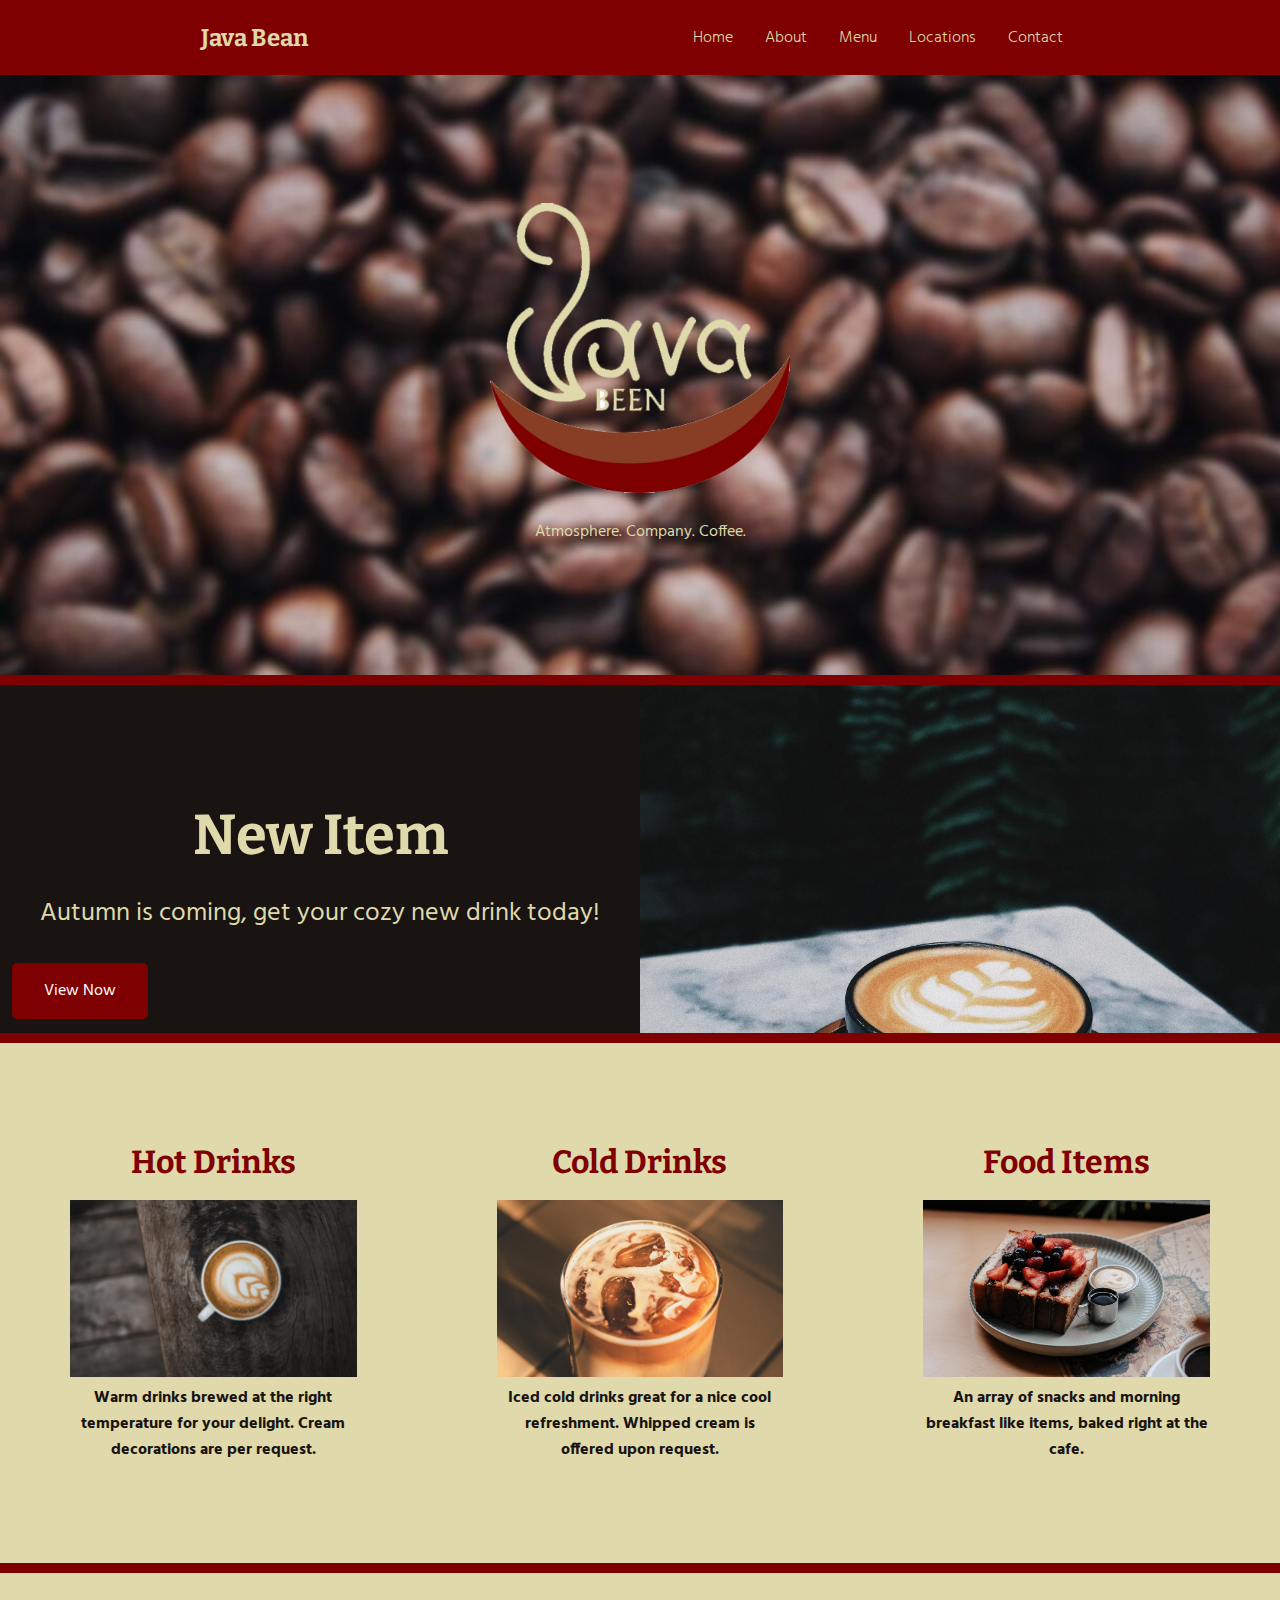
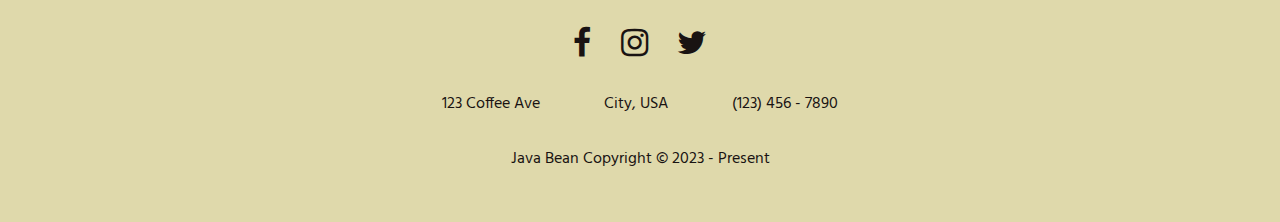
==== commit eceb84dd: "Menu Fix" ====
--- a/index.html
+++ b/index.html
@@ -28,7 +28,27 @@
 
     <body>
 
-    <div class="navbar">
+      <nav>
+        <div class="navlogo">Java Bean</div>
+      
+        <div class="navbar">
+          <ul class="nav-menu">
+            <li class="nav-item"><a href="index.html" class="nav-link">Home</a></li>
+            <li class="nav-item"><a href="about.html" class="nav-link">About</a></li>
+            <li class="nav-item"><a href="menu.html" class="nav-link">Menu</a></li>
+            <li class="nav-item"><a href="locations.html" class="nav-link">Locations</a></li>
+            <li class="nav-item"><a href="contact.html" class="nav-link">Contact</a></li>
+          </ul>
+        </div>
+      
+        <div class="hamburger">
+          <span class="bar"></span>
+          <span class="bar"></span>
+          <span class="bar"></span>
+        </div>
+      </nav>
+
+    <!--<div class="navbar">
       <div id="myLinks">
       <ul>
         <li><a href="index.html">Home</a></li>
@@ -43,7 +63,7 @@
         <i class="fa fa-bars"></i>
         </div>
       </a>
-    </div>
+    </div>-->
 
     
 
@@ -74,7 +94,7 @@
                 <p style="font-size: 2em;"><a href="menu.html#hot">Hot Drinks</a></p>
                 <br>
                 <ul style="font-size: 2em;">
-                  <img src="images/hotcrop.jpg" width="100%">
+                  <img src="images/hotcrop.jpg" title="hot drink" alt="Hot cup of coffee." width="100%">
                   <br>
                   <p style="font-family: 'Hind'; font-size: 0.5em;">Warm drinks brewed at the right temperature for your delight. Cream decorations are per request.</p>
                 </ul>
@@ -83,7 +103,7 @@
                 <p style="font-size: 2em;"><a href="menu.html#cold">Cold Drinks</a></p>
                 <br>
                 <ul style="font-size: 2em;">
-                  <img src="images/coldcrop.jpg" width="100%">
+                  <img src="images/coldcrop.jpg" title="cold drink" alt="Cold iced glass of coffee." width="100%">
                   <br>
                   <p style="font-family: 'Hind'; font-size: 0.5em;">Iced cold drinks great for a nice cool refreshment. Whipped cream is offered upon request.</p>
                 </ul>
@@ -92,7 +112,7 @@
                 <p style="font-size: 2em;"><a href="menu.html#food">Food Items</a></p>
                 <br>
                 <ul style="font-size: 2em;">
-                  <img src="images/fooditemscrop.jpg" width="100%">
+                  <img src="images/fooditemscrop.jpg" title="food items" alt="A display of french toast topped with strawberry and blueberries. On the side are small cups of syrup and cream." width="100%">
                   <br>
                   <p style="font-family: 'Hind'; font-size: 0.5em;">An array of snacks and morning breakfast like items, baked right at the cafe.</p>
                 </ul>
--- a/css/stylesheet.css
+++ b/css/stylesheet.css
@@ -16,54 +16,58 @@
     display: block;
   }
 
-.navbar img {
+/*.navbar img {
 display: none;
   }
 
   .logomain img {
     display: none;
-  }
-
-  /* Style the navigation menu */
+  }*/
+
+  /* Style the navigation menu 
   .navbar {
     overflow: hidden;
     background-color: #7E0000;
     position: relative;
     z-index: 1;
-  }
+  }*/
 
   /* Hide the links inside the navigation menu (except for logo/home) */
-  .navbar #myLinks {
-  }
-
-  /* Style navigation menu links */
+  /*.navbar #myLinks {
+  }/*
+
+  /* Style navigation menu links 
   .navbar a {
     color: #DFD9AB;
     padding: 14px 16px;
     text-decoration: none;
     font-size: 17px;
     display: block;
-  }
-
-  /* Style the hamburger menu */
+  }*/
+
+  /* Style the hamburger menu 
   .navbar a.icon {
     background: #7E0000;
     display: block;
     position: absolute;
     right: 0;
     top: 0;
-  }
-
-  /* Add a grey background color on mouse-over */
+  }*/
+
+  /* Add a grey background color on mouse-over 
   .navbar a:hover {
     background-color: #7E0000;
     color: black;
-  }
-
-  /* Style the active link (or home/logo) */
+  }*/
+
+  /* Style the active link (or home/logo)*/ 
   .active {
     background-color: #191312;
     color: #DFD9AB;
+  }
+
+  a.nav-link {
+    padding: 0.75rem 0;
   }
 }
 
@@ -188,6 +192,169 @@
 .logomain {
   animation: fadeIn 5s;
   margin-top: 10%;
+}
+
+/* Navigation */
+
+.navlogo {
+  color: #DFD9AB;
+  font-size: 1.5rem;
+  font-weight: bold;
+  font-family: 'Bitter', sans-serif;
+}
+
+nav {
+  height: 75px;
+  width: 100%;
+  display: -webkit-box;
+  display: -ms-flexbox;
+  display: flex;
+  -ms-flex-wrap: wrap;
+  flex-wrap: wrap;
+  -webkit-box-pack: justify;
+  -ms-flex-pack: justify;
+  justify-content: space-around;
+  margin: 0;
+  padding: 0 1rem;
+  text-align: center;
+  -webkit-box-align: center;
+  -ms-flex-align: center;
+  align-items: center;
+  background: #7E0000;
+  position: sticky;
+  position: -webkit-sticky;
+  top: 0;
+  z-index: 2;
+}
+
+ul {
+  margin-bottom: 0;
+}
+
+.navbar {
+  text-align: center;
+  -webkit-box-align: center;
+  -ms-flex-align: center;
+  align-items: center;
+  -webkit-transition: all 0.5s;
+  transition: all 0.5s;
+  font-family: 'Hind', sans-serif;
+  font-weight:lighter;
+}
+
+.nav-menu li {
+  list-style: none;
+  padding: 0 1rem;
+}
+
+.nav-menu {
+  display: -webkit-box;
+  display: -ms-flexbox;
+  display: flex;
+  margin: 0 auto;
+  text-align: center;
+  -webkit-box-align: center;
+  -ms-flex-align: center;
+  align-items: center;
+  -ms-flex-pack: distribute;
+  justify-content: space-around;
+}
+
+a.nav-link {
+  color: #DFD9AB;
+  text-decoration: none;
+  font-size: 1rem;
+  -webkit-transition: 0.5s;
+  transition: 0.5s;
+}
+
+a.nav-link:hover {
+  color: #883E24;
+}
+
+.hamburger {
+  display: none;
+}
+
+.bar,
+.fa-times {
+  width: 1.5rem;
+  height: 3px;
+  display: block;
+  color: #DFD9AB;
+  padding: 0;
+  margin: 6px;
+  -webkit-transition: 0.5s;
+  transition: 0.5s;
+  background-color: #DFD9AB;
+}
+
+.bar:nth-child(1) {
+  width: 100%;
+}
+
+.bar:nth-child(2) {
+  width: 200%;
+}
+
+.bar:nth-child(3) {
+  width: 300%;
+}
+
+@media (max-width: 992px) {
+  .hamburger {
+    display: block;
+  }
+  .active .bar:nth-child(2) {
+    opacity: 0;
+  }
+  .active .bar:nth-child(1) {
+    -webkit-transform: translateY(8px) rotate(-315deg);
+    transform: translateY(8px) rotate(-315deg);
+    width: 300%;
+  }
+  .active .bar:nth-child(3) {
+    -webkit-transform: translateY(-10px) rotate(-45deg);
+    transform: translateY(-10px) rotate(-45deg);
+    width: 300%;
+  }
+  .nav-menu {
+    width: 100%;
+    height: 100%;
+    display: -webkit-box;
+    display: -ms-flexbox;
+    display: flex;
+    -webkit-box-orient: vertical;
+    -webkit-box-direction: normal;
+    -ms-flex-direction: column;
+    flex-direction: column;
+    -webkit-box-pack: justify;
+    -ms-flex-pack: justify;
+    justify-content: center;
+    align-items: center;
+    position: fixed;
+    top: 75px;
+    right: -100%;
+    -webkit-transition: 0.5s;
+    transition: 0.5s;
+    margin: 0 auto;
+  }
+
+  .nav-menu li {
+    padding: 1rem 0;
+  }
+
+  a.nav-link {
+    margin: 1rem 0;
+    color: #191312;
+    z-index: 1;
+  }
+
+  .active {
+    right: 0;
+    z-index: 100;
+    transition: 0.2s ease;
+  }
 }
 
 @keyframes fadeIn {
@@ -342,7 +509,7 @@
   }
 
 
-    /* navigation */
+    /* navigation 
 
   .navbar{
     position:fixed;
@@ -368,7 +535,7 @@
     ul {
       list-style-type: none;
       margin: 0;
-    }
+    }*/
     
 
     .content
